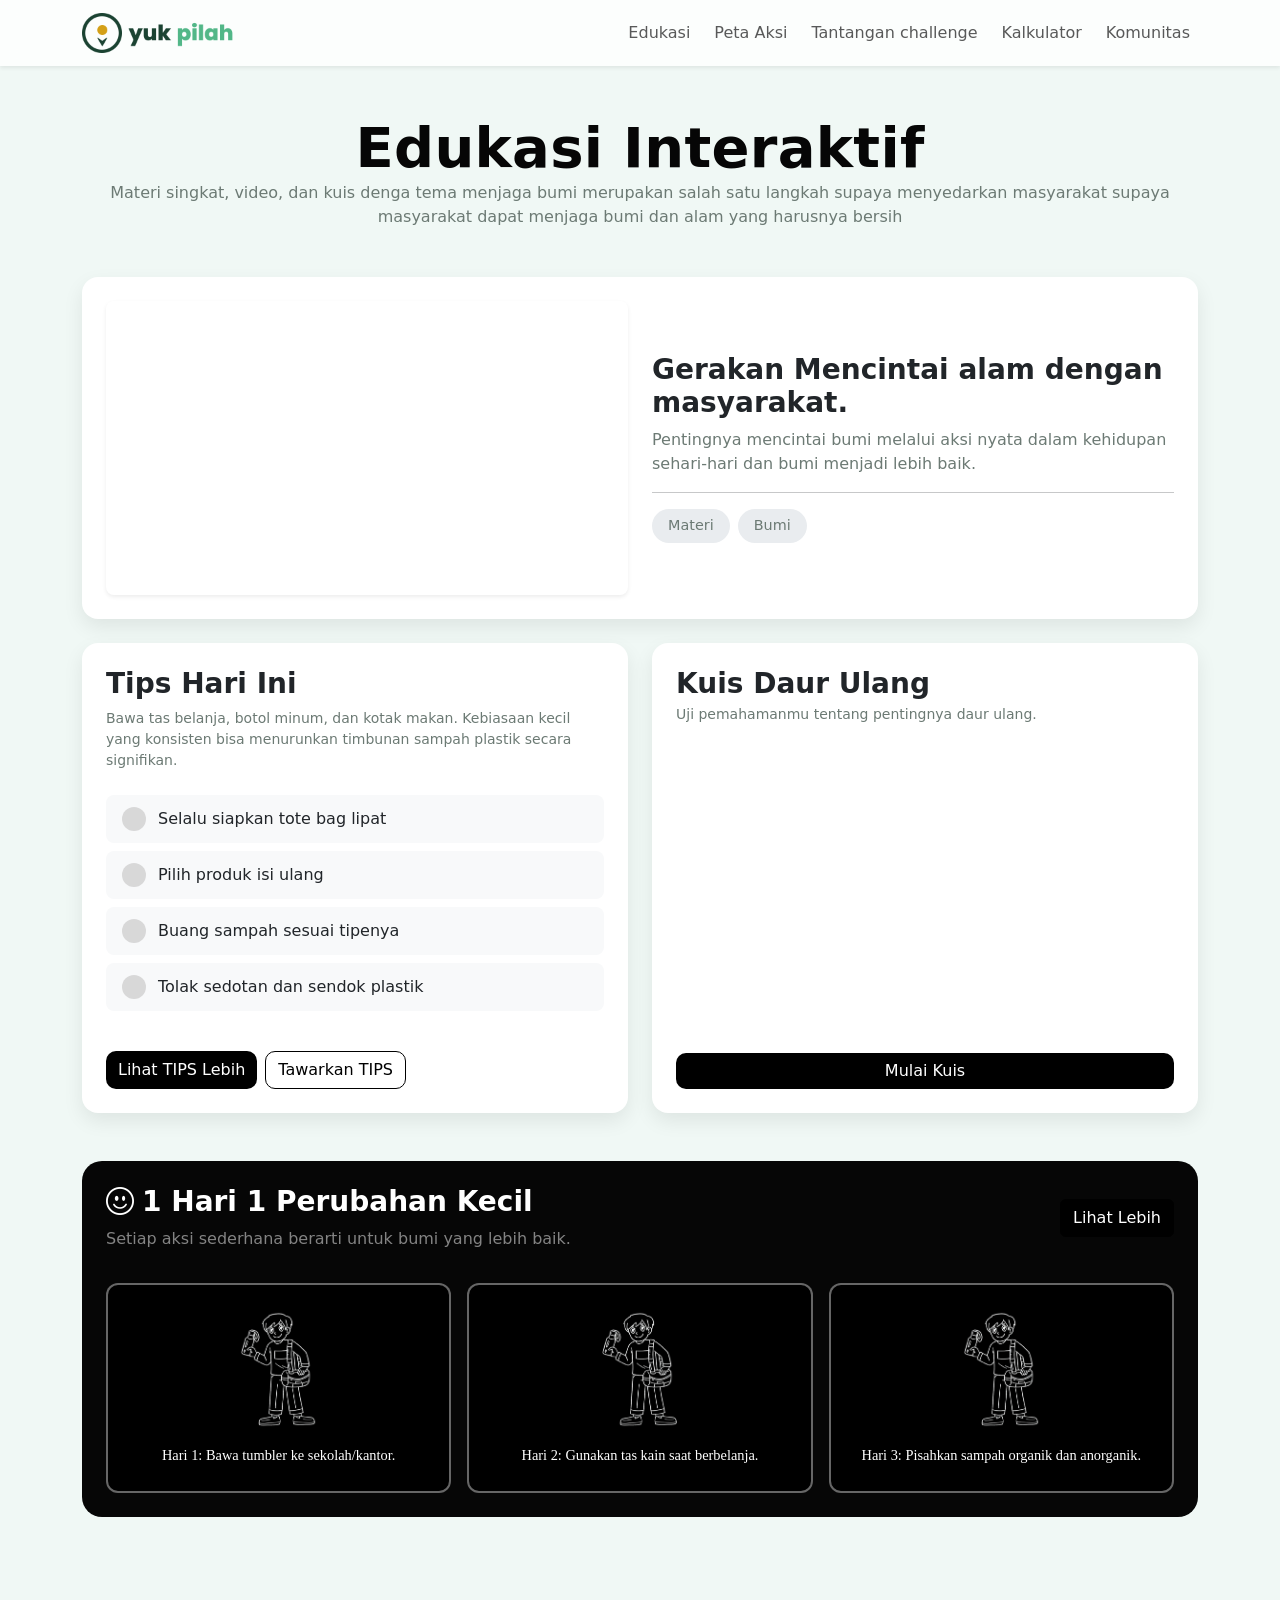
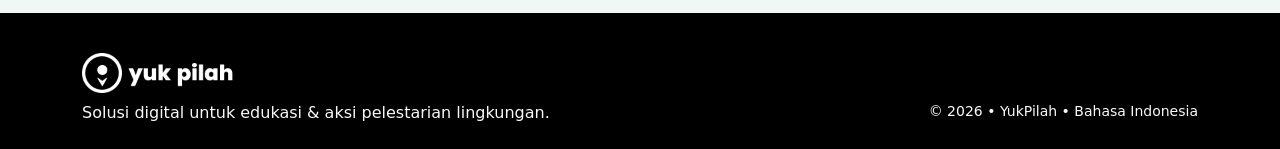
==== edukasi.html @ 5ad72574 "Add files via upload" ====
<!DOCTYPE html>
<html lang="id">
  <head>
    <meta charset="utf-8" />
    <meta name="viewport" content="width=device-width, initial-scale=1" />
    <title>EcoAction — Edukasi Interaktif</title>

    <link
      href="https://cdn.jsdelivr.net/npm/bootstrap@5.3.3/dist/css/bootstrap.min.css"
      rel="stylesheet"
    />
    <link
      rel="stylesheet"
      href="https://cdn.jsdelivr.net/npm/bootstrap-icons@1.11.3/font/bootstrap-icons.min.css"
    />
    <link href="assets/css/main.css" rel="stylesheet" />

    <script src="https://code.jquery.com/jquery-3.7.1.min.js"></script>
    <script src="https://cdn.jsdelivr.net/npm/bootstrap@5.3.3/dist/js/bootstrap.bundle.min.js"></script>
  </head>
  <body>
    <header class="navbar navbar-expand-lg bg-light sticky-top shadow-sm">
      <div class="container">
        <a class="navbar-brand fw-bolder" href="index.html">
          <img
            src="assets/img/yukpilah.png"
            alt="Eco Action Logo"
            class="navbar-logo"
          />
        </a>
        <button
          class="navbar-toggler"
          type="button"
          data-bs-toggle="collapse"
          data-bs-target="#navMenu"
          aria-controls="navMenu"
          aria-expanded="false"
          aria-label="Toggle navigation"
        >
          <span class="navbar-toggler-icon"></span>
        </button>

        <nav id="navMenu" class="collapse navbar-collapse">
          <ul class="navbar-nav ms-auto gap-2">
            <li class="nav-item">
              <a class="nav-link" href="edukasi.html">Edukasi</a>
            </li>
            <li class="nav-item">
              <a class="nav-link" href="peta.html">Peta Aksi</a>
            </li>
            <li class="nav-item">
              <a class="nav-link" href="yukpilachalenge.html">Tantangan challenge</a>
            </li>
            <li class="nav-item">
              <a class="nav-link" href="kalkulator.html">Kalkulator</a>
            </li>
            <li class="nav-item">
              <a class="nav-link" href="komunitas.html">Komunitas</a>
            </li>
          </ul>
        </nav>
      </div>
    </header>

    <main class="container py-4 py-lg-5">
      <div class="text-center mb-5">
        <h1 class="display-4 fw-bold section-title">Edukasi Interaktif</h1>
        <p class="text-muted">
          Materi singkat, video, dan kuis denga tema menjaga bumi merupakan salah satu langkah supaya menyedarkan masyarakat supaya masyarakat dapat menjaga bumi dan alam yang harusnya bersih
        </p>
      </div>

      <section class="card p-3 p-md-4 mb-4">
        <div class="row g-4 align-items-center">
          <div class="col-lg-6">
            <div class="ratio ratio-16x9 rounded-3 shadow-sm">
              <iframe
                src="https://www.youtube.com/embed/5-6JRfBi3hM"
                title="YouTube video player"
                frameborder="0"
                allow="accelerometer; autoplay; clipboard-write; encrypted-media; gyroscope; picture-in-picture; web-share"
                allowfullscreen
              >
              </iframe>
            </div>
          </div>
          <div class="col-lg-6">
            <h2 class="h3 fw-bold">
              Gerakan Mencintai alam dengan masyarakat.
            </h2>
            <p class="text-muted">
              Pentingnya mencintai bumi melalui aksi nyata dalam kehidupan sehari-hari dan bumi menjadi lebih baik. 
            </p>
            <hr />
            <div class="d-flex gap-2 mt-3">
              <span class="info-tag">Materi</span>
              <span class="info-tag">Bumi</span>
            </div>
          </div>
        </div>
      </section>

      <div class="row g-4 mb-5">
        <div class="col-lg-6">
          <div class="card h-100 p-4">
            <h3 class="fw-bold mb-2">Tips Hari Ini</h3>
            <p class="text-muted small">
              Bawa tas belanja, botol minum, dan kotak makan. Kebiasaan kecil
              yang konsisten bisa menurunkan timbunan sampah plastik secara
              signifikan.
            </p>
            <ul class="list-unstyled vstack gap-2 mt-2">
              <li class="tip-item">
                <span class="tip-check"></span> Selalu siapkan tote bag lipat
              </li>
              <li class="tip-item">
                <span class="tip-check"></span> Pilih produk isi ulang
              </li>
              <li class="tip-item">
                <span class="tip-check"></span> Buang sampah sesuai tipenya
              </li>
              <li class="tip-item">
                <span class="tip-check"></span> Tolak sedotan dan sendok plastik
              </li>
            </ul>
            <div class="d-flex gap-2 mt-4">
              <button class="btn btn-eco">Lihat TIPS Lebih</button>
              <button class="btn btn-outline-eco">Tawarkan TIPS</button>
            </div>
          </div>
        </div>

        <div class="col-lg-6">
          <div class="card h-100 p-4 d-flex flex-column">
            <h3 class="fw-bold mb-1">Kuis Daur Ulang</h3>
            <p class="text-muted small mb-3">
              Uji pemahamanmu tentang pentingnya daur ulang.
            </p>
            <div class="mt-auto">
              <button
                class="btn btn-eco w-100"
                data-bs-toggle="modal"
                data-bs-target="#quizModal"
              >
                Mulai Kuis
              </button>
            </div>
          </div>
        </div>
      </div>

      <section class="cta-dark-section rounded-4 p-4 text-white">
        <div
          class="d-flex flex-column flex-md-row justify-content-between align-items-start align-items-md-center"
        >
          <div>
            <h3 class="fw-bold">
              <i class="bi bi-emoji-smile me-2"></i>1 Hari 1 Perubahan Kecil
            </h3>
            <p class="text-white-50 mb-3 mb-md-0">
              Setiap aksi sederhana berarti untuk bumi yang lebih baik.
            </p>
          </div>
          <a href="#" class="btn btn-eco-light flex-shrink-0">Lihat Lebih</a>
        </div>

        <div class="row g-3 mt-3">
          <div class="col-md-4">
            <div class="challenge-card">
              <img
                src="assets/img/background4.png"
                alt="Ilustrasi bawa tumbler hari 1"
                class="challenge-card-img"
              />
              <p class="challenge-card-text">
                Hari 1: Bawa tumbler ke sekolah/kantor.
              </p>
            </div>
          </div>
          <div class="col-md-4">
            <div class="challenge-card">
              <img
                src="assets/img/background4.png"
                alt="Ilustrasi bawa tumbler hari 2"
                class="challenge-card-img"
              />
              <p class="challenge-card-text">
                Hari 2: Gunakan tas kain saat berbelanja.
              </p>
            </div>
          </div>
          <div class="col-md-4">
            <div class="challenge-card">
              <img
                src="assets/img/background4.png"
                alt="Ilustrasi bawa tumbler hari 3"
                class="challenge-card-img"
              />
              <p class="challenge-card-text">
                Hari 3: Pisahkan sampah organik dan anorganik.
              </p>
            </div>
          </div>
        </div>
      </section>
    </main>

    <div
      class="modal fade"
      id="quizModal"
      tabindex="-1"
      aria-labelledby="quizModalLabel"
      aria-hidden="true"
    >
      <div class="modal-dialog modal-dialog-centered">
        <div class="modal-content quiz-container">
          <div class="modal-body p-4">
            <div class="quiz-badge" id="quiz-badge-label">Quiz #1</div>

            <div id="quiz-question-view">
              <div class="quiz-question-box">
                <h5 id="quiz-question" class="mb-0"></h5>
              </div>
              <div id="quiz-options" class="vstack gap-2 mt-4"></div>
            </div>

            <div id="quiz-result-view" class="text-center d-none">
              <h2 class="fw-bold">Quiz Selesai !</h2>
              <p class="fs-5 mb-1">
                Total point <span id="quiz-score">100/100</span>
              </p>
              <p class="text-muted">Grade <span id="quiz-grade">A</span></p>
              <div class="d-flex justify-content-center gap-2 mt-4">
                <button class="btn btn-eco" data-bs-dismiss="modal">
                  Lanjut
                </button>
                <button id="quiz-retry-btn" class="btn btn-outline-eco">
                  Ulangi
                </button>
              </div>
            </div>
          </div>
        </div>
      </div>
    </div>

    <footer class="py-4 bg-forest mt-5 text-light">
      <div
        class="container d-flex justify-content-between flex-wrap gap-2 mt-3"
      >
        <div>
          <img
            src="assets/img/yukpilah.png"
            alt="Eco Action Logo"
            class="footer-logo"
          />
        </div>
      </div>
      <div
        class="container d-flex justify-content-between flex-wrap gap-2 mt-2"
      >
        <div>
          Solusi digital untuk edukasi &amp; aksi pelestarian lingkungan.
        </div>
        <div class="small">&copy; 2026 • YukPilah • Bahasa Indonesia</div>
      </div>
    </footer>

    <script src="assets/js/app.js"></script>
  </body>
</html>
---- assets/css/main.css ----
:root {
  --eco-green: #000000;
  --eco-green-dark: #1a7d57;
  --eco-accent: #2bb673;
  --eco-dark: #060606;
  --eco-ink: #12231e;
  --eco-sand: #eef5eb;
  --eco-bg: #f0f8f5;
  --eco-muted: #6c7a74;

  --radius-lg: 16px;
  --radius-md: 12px;
  --shadow-sm: 0 4px 14px rgba(0, 0, 0, 0.06);
  --shadow-md: 0 8px 20px rgba(0, 0, 0, 0.08);
}

html,
body {
  scroll-behavior: smooth;
}
body {
  background: var(--eco-bg);
  color: var(--eco-ink);
  -webkit-font-smoothing: antialiased;
  -moz-osx-font-smoothing: grayscale;
}
img {
  max-width: 100%;
  height: auto;
}

.navbar {
  box-shadow: var(--shadow-sm);
  background-color: #ffffffcc !important;
  backdrop-filter: blur(8px);
}
.navbar-brand {
  letter-spacing: 0.2px;
}
.nav-link {
  font-weight: 500;
}
.navbar-logo {
  height: 40px;
  width: auto;
}

.hero-wrapper {
  background: var(--eco-green);
}
.hero-tag {
  border: 1px solid rgba(255, 255, 255, 0.7);
  color: #fff;
  padding: 0.25rem 0.75rem;
  border-radius: 99px;
  font-size: 0.9em;
}

.section-heading {
  border-left: 4px solid var(--eco-green);
  padding-left: 1rem;
}
.section-title {
  font-weight: 800;
  color: var(--eco-dark);
  letter-spacing: 0.3px;
  margin-bottom: 0;
}
.card {
  border: 0;
  border-radius: var(--radius-lg);
  box-shadow: var(--shadow-md);
  transition: transform 0.2s ease-in-out, box-shadow 0.2s ease-in-out;
}
.card:hover {
  transform: translateY(-4px);
  box-shadow: 0 12px 24px rgba(0, 0, 0, 0.1);
}
.card .card-title {
  font-weight: 700;
  color: var(--eco-dark);
}

.feature-card-lg .card-title {
  font-size: 1.1rem;
}
.feature-card-sm {
  padding: 1rem;
  gap: 1rem;
}
.feature-icon {
  font-size: 1.5rem;
  color: var(--eco-green);
}

.news-item {
  box-shadow: var(--shadow-sm);
}

.btn-eco {
  background: var(--eco-green);
  color: #fff;
  border: none;
  border-radius: 10px;
}
.btn-eco:hover,
.btn-eco:focus {
  background: var(--eco-green-dark);
  color: #fff;
}
.btn-outline-eco {
  color: var(--eco-green);
  border-color: var(--eco-green);
  border-radius: 10px;
}
.btn-outline-eco:hover,
.btn-outline-eco:focus {
  background: var(--eco-green);
  color: #fff;
  border-color: var(--eco-green);
}
.chip {
  display: inline-block;
  padding: 0.35rem 0.6rem;
  border-radius: 999px;
  background: #e7f5ed;
  color: var(--eco-dark);
  font-size: 0.85rem;
  font-weight: 600;
}
.kbd {
  background: #111;
  color: #fff;
  padding: 0.12rem 0.45rem;
  border-radius: 0.25rem;
  font-family: ui-monospace, SFMono-Regular, Menlo, Monaco, Consolas,
    "Liberation Mono", "Courier New", monospace;
  font-size: 0.9em;
}

.cta-section {
  background: var(--eco-dark);
}

.form-control,
.form-select {
  border-radius: 10px;
  border-color: #dfe7e2;
}
.form-control:focus,
.form-select:focus {
  border-color: var(--eco-green);
  box-shadow: 0 0 0 0.2rem rgba(15, 138, 95, 0.15);
}

.map-embed {
  width: 100%;
  aspect-ratio: 16/9;
  border: 0;
  border-radius: var(--radius-md);
  box-shadow: var(--shadow-md);
  background: #fff;
}

.video-placeholder {
  background-color: #ced4da;
  aspect-ratio: 16/9;
  display: flex;
  justify-content: center;
  align-items: center;
}
.video-placeholder .bi-play-circle-fill {
  font-size: 4rem;
  opacity: 0.5;
}
.author-chip {
  font-size: 0.8rem;
  background-color: var(--eco-dark);
  color: #fff;
  padding: 0.25rem 0.75rem;
  border-radius: 99px;
}
.info-tag {
  background-color: #e9ecef;
  border-radius: 99px;
  padding: 0.4rem 1rem;
  color: var(--eco-muted);
  font-size: 0.9rem;
}

.tip-item {
  background-color: #f8f9fa;
  border-radius: 8px;
  padding: 0.75rem 1rem;
  display: flex;
  align-items: center;
  gap: 0.75rem;
  font-weight: 500;
}
.tip-check {
  width: 24px;
  height: 24px;
  background-color: #d8d8d8;
  border-radius: 50%;
  flex-shrink: 0;
}
.quiz-item {
  border: 1px solid #dee2e6;
  border-radius: 8px;
  padding: 0.75rem 1rem;
  display: flex;
  justify-content: space-between;
  align-items: center;
  font-weight: 500;
}

.cta-dark-section {
  background-color: var(--eco-dark);
}

.challenge-card {
  border: 2px solid rgba(255, 255, 255, 0.4);
  border-radius: var(--radius-md);
  padding: 1.5rem 1rem;
  text-align: center;
  height: 100%;
  background-color: #000000;
  display: flex;
  flex-direction: column;
  justify-content: center;
  align-items: center;
}

.challenge-card-img {
  max-height: 120px;
  margin-bottom: 1rem;
}

.challenge-card-text {
  font-family: "Comic Sans MS", "Chalkboard SE", cursive;
  color: #fff;
  font-size: 0.9rem;
  margin-bottom: 0;
}
.btn-eco-light {
  background-color: var(--eco-green);
  color: #fff;
  border: 1px solid var(--eco-green);
}
.btn-eco-light:hover {
  background-color: var(--eco-green-dark);
  color: #fff;
}

.page-header-icon {
  font-size: 2.5rem;
  color: var(--eco-green);
  background-color: #e7f5ed;
  width: 80px;
  height: 80px;
  display: inline-flex;
  justify-content: center;
  align-items: center;
  border-radius: var(--radius-md);
  margin-right: 1.5rem;
  margin-bottom: 1rem;
  flex-shrink: 0;
}

.form-card-header {
  background-color: var(--eco-dark);
  padding: 0.8rem 1.25rem;
}

.alert-info-soft {
  background-color: #e0f2fe;
  border-color: #b9e5fd;
  color: #0c5460;
  text-align: center;
}

.alert-info-soft code {
  background-color: #0c5460;
  color: #fff;
  padding: 0.2em 0.4em;
  border-radius: 0.25rem;
  font-size: 0.9em;
}

.file-upload-label {
  border: 1px solid #dee2e6;
  border-radius: var(--radius-md);
  padding: 1rem;
  text-align: left;
  cursor: pointer;
  display: flex;
  align-items: center;
  gap: 1rem;
  transition: background-color 0.2s ease;
}
.file-upload-label:hover {
  background-color: #f8f9fa;
}

.file-upload-icon {
  width: 48px;
  height: 48px;
  background-color: #f8f9fa;
  border: 1px solid #dee2e6;
  border-radius: 8px;
  display: flex;
  justify-content: center;
  align-items: center;
  font-size: 1.5rem;
  color: var(--eco-muted);
  flex-shrink: 0;
}

#leaderboard.list-group .list-group-item {
  padding-left: 0;
  padding-right: 0;
  border-bottom: 1px solid #eee !important;
}

#leaderboard.list-group .list-group-item:last-child {
  border-bottom: none !important;
}

.community-gallery img {
  min-height: 150px;
}

.community-gallery .gallery-small {
  height: 100%;
}

.chatbox {
  background: #fff;
  height: 420px;
  border: 1px solid #e8efe8;
  border-radius: 12px;
  padding: 1rem;
  overflow-y: auto;
  display: flex;
  flex-direction: column;
  gap: 0.5rem;
}

.bubble-user {
  background: #eaf9f0;
  color: var(--eco-dark);
  border-radius: 14px 14px 0 14px;
  padding: 0.6rem 0.8rem;
  max-width: 80%;
  align-self: flex-end;
  word-wrap: break-word;
}
.bubble-bot {
  background: #f0f5f2;
  color: #123;
  border-radius: 14px 14px 14px 0;
  padding: 0.6rem 0.8rem;
  max-width: 80%;
  align-self: flex-start;
  word-wrap: break-word;
}

.quiz-container {
  border: 0;
  border-radius: var(--radius-lg);
  background-color: #fff;
}

.quiz-badge {
  position: absolute;
  top: -15px;
  left: 20px;
  background-color: var(--eco-dark);
  color: #fff;
  padding: 0.4rem 1rem;
  border-radius: 99px;
  font-weight: 600;
  font-size: 0.9rem;
}

.quiz-question-box {
  background-color: #f1f3f5;
  padding: 2rem;
  border-radius: var(--radius-md);
  margin-top: 2rem;
}

.quiz-option {
  padding: 0.8rem 1rem;
  border-radius: 99px;
  cursor: pointer;
  border: 1px solid transparent;
  transition: all 0.2s ease-in-out;
  font-weight: 500;
}

.quiz-option:not(.disabled):hover {
  background-color: #e9ecef;
}

.quiz-option.correct {
  background-color: var(--eco-green);
  color: #fff;
  border-color: var(--eco-green-dark);
}

.quiz-option.incorrect {
  background-color: #ffe3e3;
  color: #d94848;
  border-color: #ffb8b8;
}

.quiz-option.disabled {
  cursor: not-allowed;
  opacity: 0.8;
}

.quiz-option-default {
  background-color: #e9f5ff;
  color: #334155;
}

.quiz-option-default-alt {
  background-color: #e7f5ed;
  color: #334155;
}

.bg-forest {
  background: #000000;
}
.footer-title {
  font-size: 2.5rem;
  color: #e9fff6;
}
footer {
  color: #dff4ea;
}
footer a {
  color: #e9fff6;
}
.footer-logo {
  height: 40px;
  width: auto;
  margin-right: 0.5rem;
  vertical-align: middle;
  filter: brightness(0) invert(1);
}

.rounded-4 {
  border-radius: 1.25rem !important;
}
.shadow-soft {
  box-shadow: var(--shadow-sm) !important;
}
.text-muted {
  color: var(--eco-muted) !important;
}

@media (min-width: 768px) {
  .page-header-icon {
    margin-bottom: 0;
  }
}

@media (max-width: 991.98px) {
  .hero-wrapper .display-4 {
    font-size: 2.25rem;
  }
  .footer-title {
    font-size: 2rem;
  }
}

@media (prefers-reduced-motion: reduce) {
  * {
    animation-duration: 0.01ms !important;
    animation-iteration-count: 1 !important;
    transition-duration: 0.01ms !important;
    scroll-behavior: auto !important;
  }
}

@media print {
  .navbar,
  footer,
  .cta-section {
    display: none !important;
  }
  .card,
  .map-embed,
  .svg-chart {
    box-shadow: none !important;
  }
  body {
    background: #fff;
  }
}
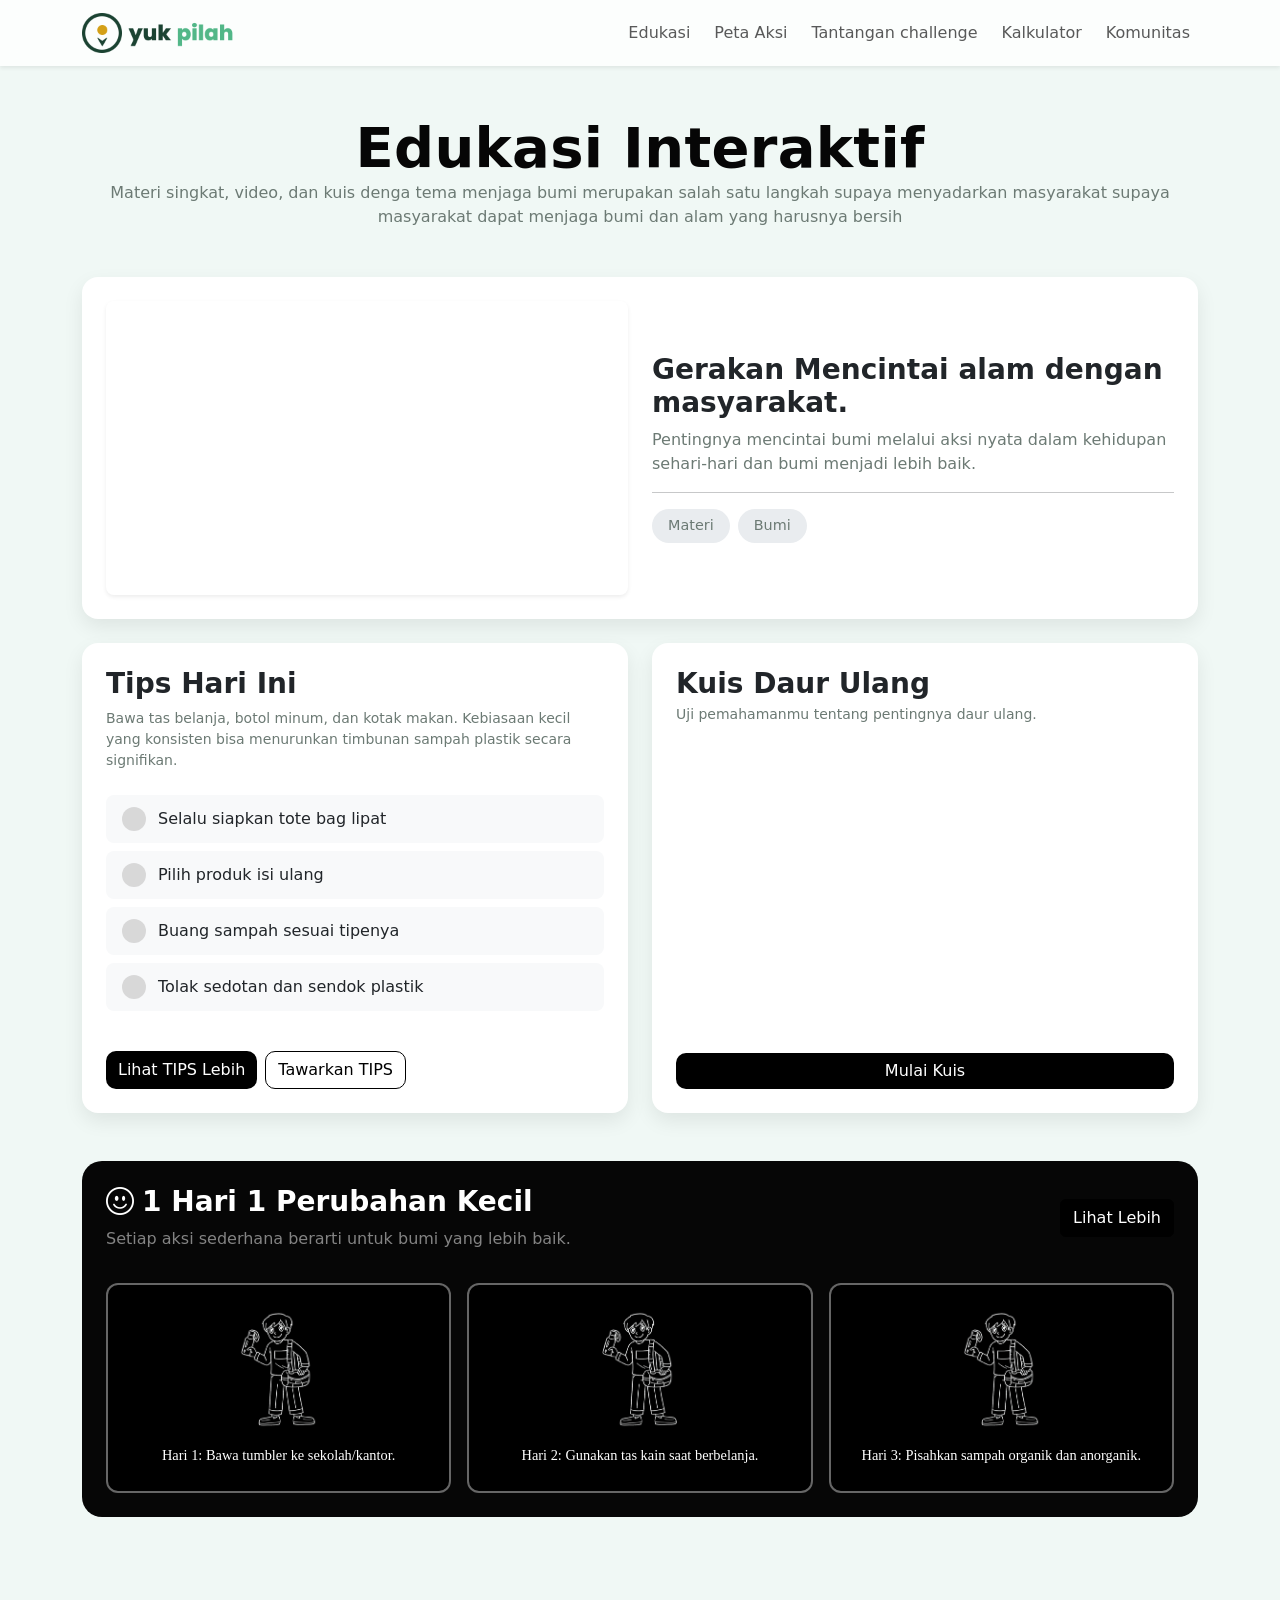
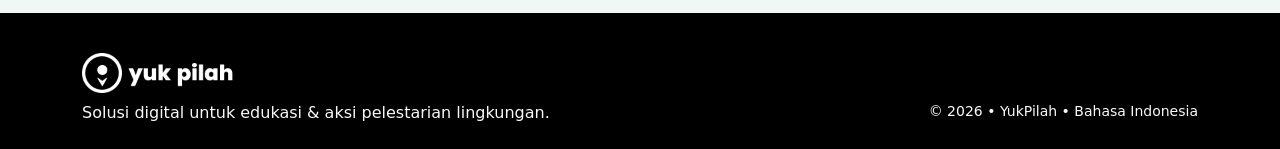
==== commit ceaa2775: "Update edukasi.html" ====
--- a/edukasi.html
+++ b/edukasi.html
@@ -49,7 +49,7 @@
               <a class="nav-link" href="peta.html">Peta Aksi</a>
             </li>
             <li class="nav-item">
-              <a class="nav-link" href="yukpilachalenge.html">Tantangan challenge</a>
+              <a class="nav-link" href="yukpilahchallenge.html">Tantangan challenge</a>
             </li>
             <li class="nav-item">
               <a class="nav-link" href="kalkulator.html">Kalkulator</a>
@@ -66,7 +66,7 @@
       <div class="text-center mb-5">
         <h1 class="display-4 fw-bold section-title">Edukasi Interaktif</h1>
         <p class="text-muted">
-          Materi singkat, video, dan kuis denga tema menjaga bumi merupakan salah satu langkah supaya menyedarkan masyarakat supaya masyarakat dapat menjaga bumi dan alam yang harusnya bersih
+          Materi singkat, video, dan kuis denga tema menjaga bumi merupakan salah satu langkah supaya menyadarkan masyarakat supaya masyarakat dapat menjaga bumi dan alam yang harusnya bersih
         </p>
       </div>
 
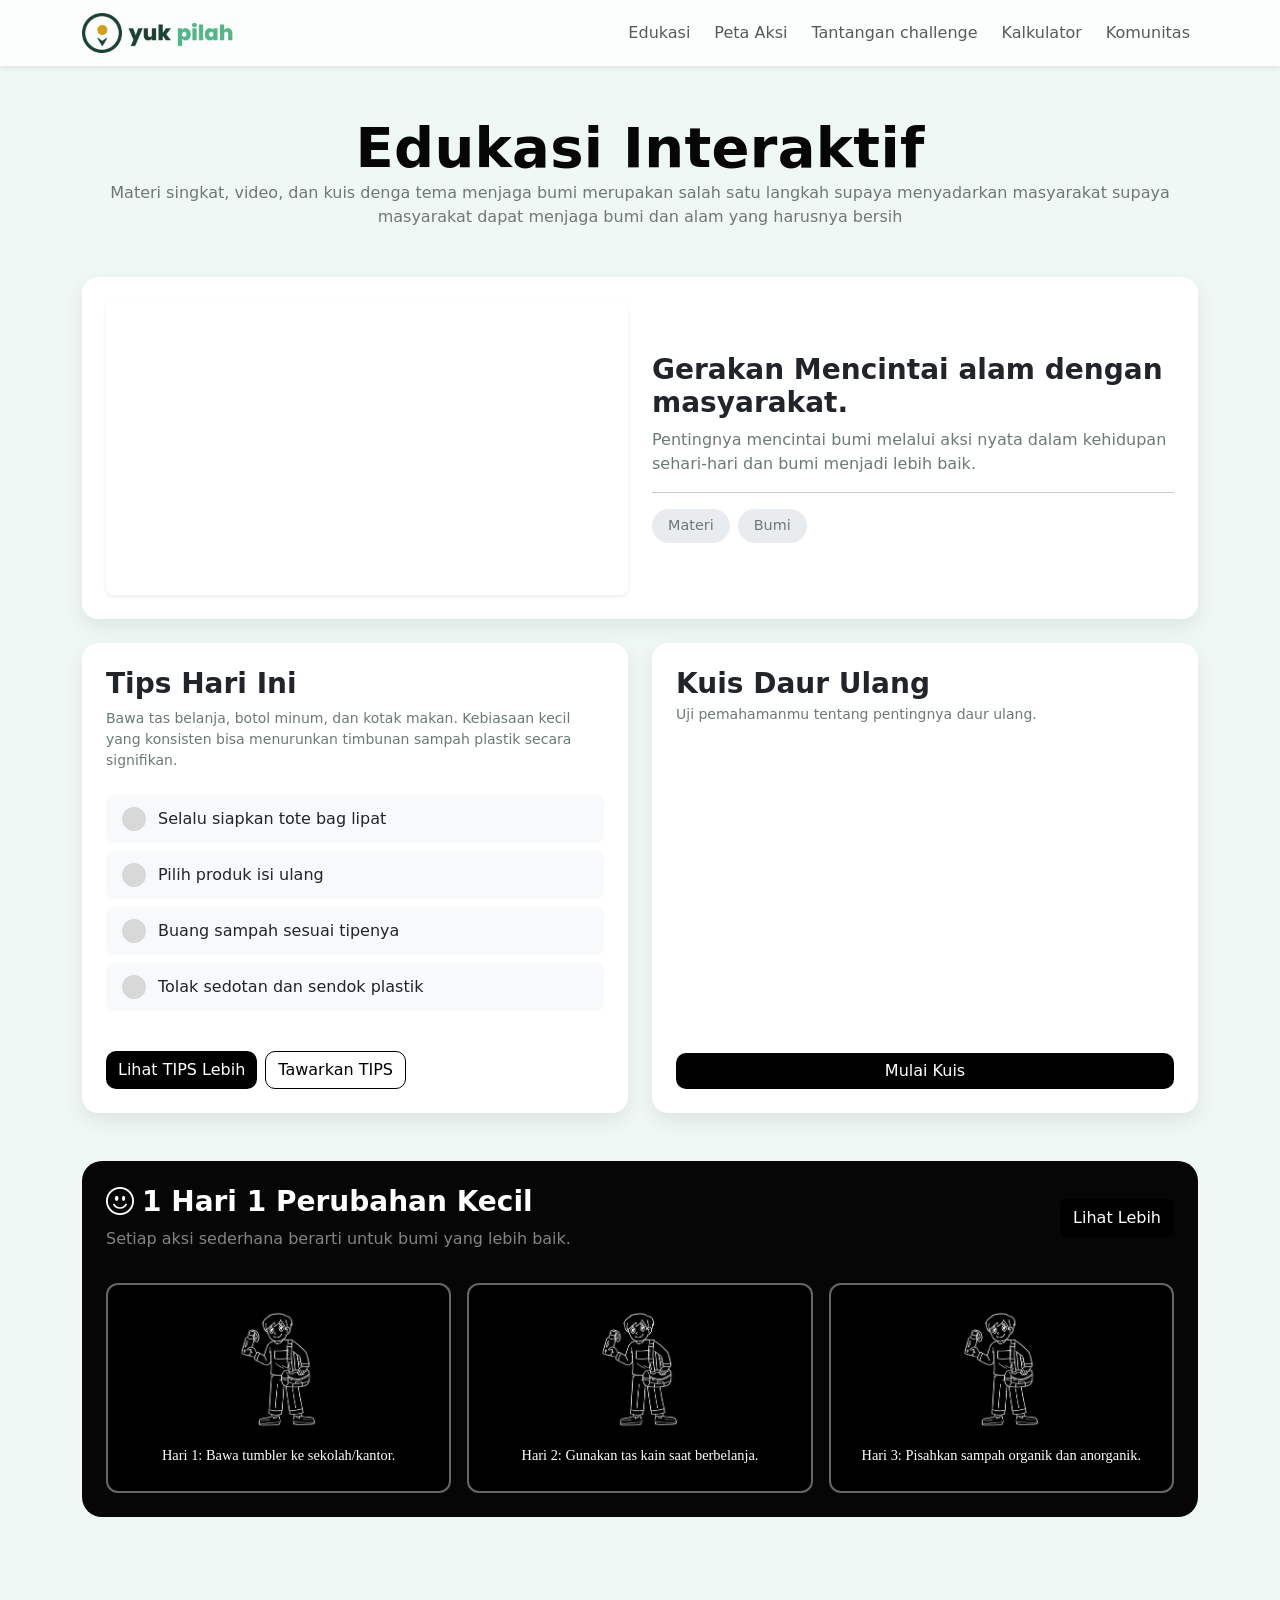
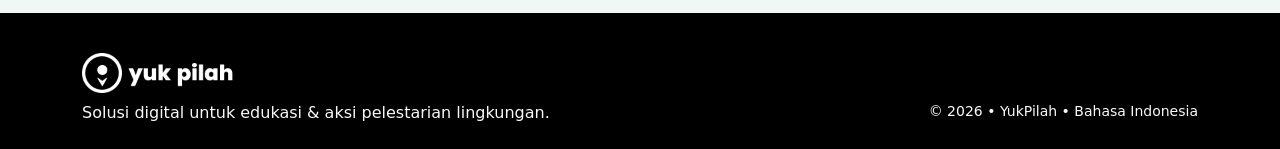
==== commit acacd914: "Update edukasi.html" ====
--- a/edukasi.html
+++ b/edukasi.html
@@ -23,7 +23,7 @@
       <div class="container">
         <a class="navbar-brand fw-bolder" href="index.html">
           <img
-            src="assets/img/yukpilah.png"
+            src="assets/img/yukpilah.webp"
             alt="Eco Action Logo"
             class="navbar-logo"
           />
@@ -168,7 +168,7 @@
           <div class="col-md-4">
             <div class="challenge-card">
               <img
-                src="assets/img/background4.png"
+                src="assets/img/background4.webp"
                 alt="Ilustrasi bawa tumbler hari 1"
                 class="challenge-card-img"
               />
@@ -180,7 +180,7 @@
           <div class="col-md-4">
             <div class="challenge-card">
               <img
-                src="assets/img/background4.png"
+                src="assets/img/background4.webp"
                 alt="Ilustrasi bawa tumbler hari 2"
                 class="challenge-card-img"
               />
@@ -192,7 +192,7 @@
           <div class="col-md-4">
             <div class="challenge-card">
               <img
-                src="assets/img/background4.png"
+                src="assets/img/background4.webp"
                 alt="Ilustrasi bawa tumbler hari 3"
                 class="challenge-card-img"
               />
@@ -250,7 +250,7 @@
       >
         <div>
           <img
-            src="assets/img/yukpilah.png"
+            src="assets/img/yukpilah.webp"
             alt="Eco Action Logo"
             class="footer-logo"
           />
